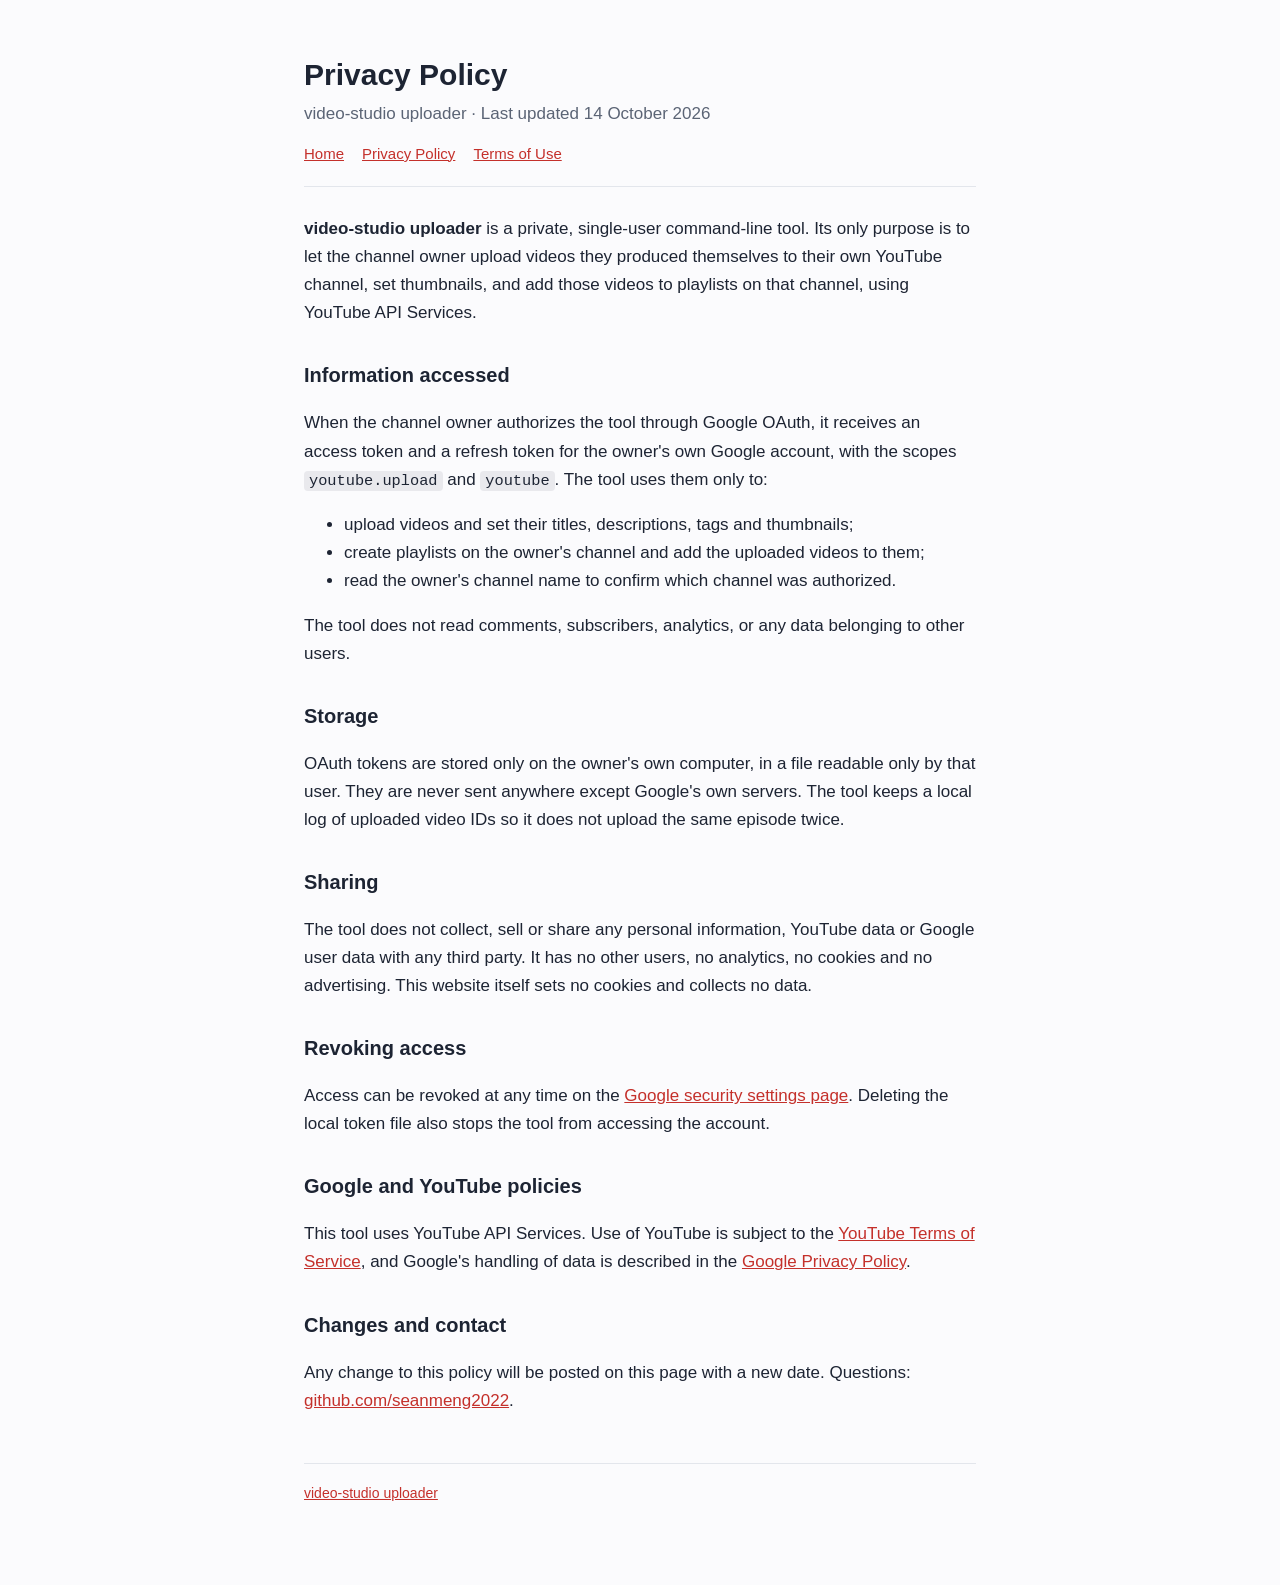
==== privacy.html @ e4b00942 "video-studio uploader: homepage, privacy policy, terms" ====
<!doctype html>
<html lang="en">
<head>
<meta charset="utf-8">
<meta name="viewport" content="width=device-width, initial-scale=1">
<title>Privacy Policy — video-studio uploader</title>
<link rel="stylesheet" href="style.css">
</head>
<body>
<main>
<header>
<h1>Privacy Policy</h1>
<p class="sub">video-studio uploader · Last updated 14 October 2026</p>
<nav><a href="./">Home</a><a href="privacy.html">Privacy Policy</a><a href="terms.html">Terms of Use</a></nav>
</header>

<p><strong>video-studio uploader</strong> is a private, single-user command-line tool. Its only purpose is to let the channel owner upload videos they produced themselves to their own YouTube channel, set thumbnails, and add those videos to playlists on that channel, using YouTube API Services.</p>

<h2>Information accessed</h2>
<p>When the channel owner authorizes the tool through Google OAuth, it receives an access token and a refresh token for the owner's own Google account, with the scopes <code>youtube.upload</code> and <code>youtube</code>. The tool uses them only to:</p>
<ul>
<li>upload videos and set their titles, descriptions, tags and thumbnails;</li>
<li>create playlists on the owner's channel and add the uploaded videos to them;</li>
<li>read the owner's channel name to confirm which channel was authorized.</li>
</ul>
<p>The tool does not read comments, subscribers, analytics, or any data belonging to other users.</p>

<h2>Storage</h2>
<p>OAuth tokens are stored only on the owner's own computer, in a file readable only by that user. They are never sent anywhere except Google's own servers. The tool keeps a local log of uploaded video IDs so it does not upload the same episode twice.</p>

<h2>Sharing</h2>
<p>The tool does not collect, sell or share any personal information, YouTube data or Google user data with any third party. It has no other users, no analytics, no cookies and no advertising. This website itself sets no cookies and collects no data.</p>

<h2>Revoking access</h2>
<p>Access can be revoked at any time on the <a href="https://myaccount.google.com/permissions">Google security settings page</a>. Deleting the local token file also stops the tool from accessing the account.</p>

<h2>Google and YouTube policies</h2>
<p>This tool uses YouTube API Services. Use of YouTube is subject to the <a href="https://www.youtube.com/t/terms">YouTube Terms of Service</a>, and Google's handling of data is described in the <a href="https://policies.google.com/privacy">Google Privacy Policy</a>.</p>

<h2>Changes and contact</h2>
<p>Any change to this policy will be posted on this page with a new date. Questions: <a href="https://github.com/seanmeng2022">github.com/seanmeng2022</a>.</p>

<footer><a href="./">video-studio uploader</a></footer>
</main>
</body>
</html>
---- style.css ----
:root { color-scheme: light dark; --fg: #1d2433; --muted: #5b6475; --bg: #fbfbfd; --accent: #c4302b; --line: #e3e6ec; }
@media (prefers-color-scheme: dark) { :root { --fg: #e6e8ee; --muted: #9aa3b5; --bg: #12141a; --line: #2a2e38; } }
* { box-sizing: border-box; }
body { margin: 0; background: var(--bg); color: var(--fg); font: 17px/1.65 -apple-system, BlinkMacSystemFont, "Segoe UI", Roboto, "Helvetica Neue", Arial, sans-serif; }
main { max-width: 720px; margin: 0 auto; padding: 56px 24px 80px; }
header { border-bottom: 1px solid var(--line); padding-bottom: 20px; margin-bottom: 28px; }
h1 { font-size: 30px; line-height: 1.25; margin: 0 0 6px; }
h2 { font-size: 20px; margin: 32px 0 8px; }
.sub { color: var(--muted); margin: 0; }
a { color: var(--accent); }
code { font-size: 0.9em; background: color-mix(in srgb, var(--fg) 8%, transparent); padding: 1px 5px; border-radius: 4px; }
nav { display: flex; gap: 18px; font-size: 15px; margin-top: 14px; }
footer { margin-top: 48px; padding-top: 18px; border-top: 1px solid var(--line); color: var(--muted); font-size: 14px; }
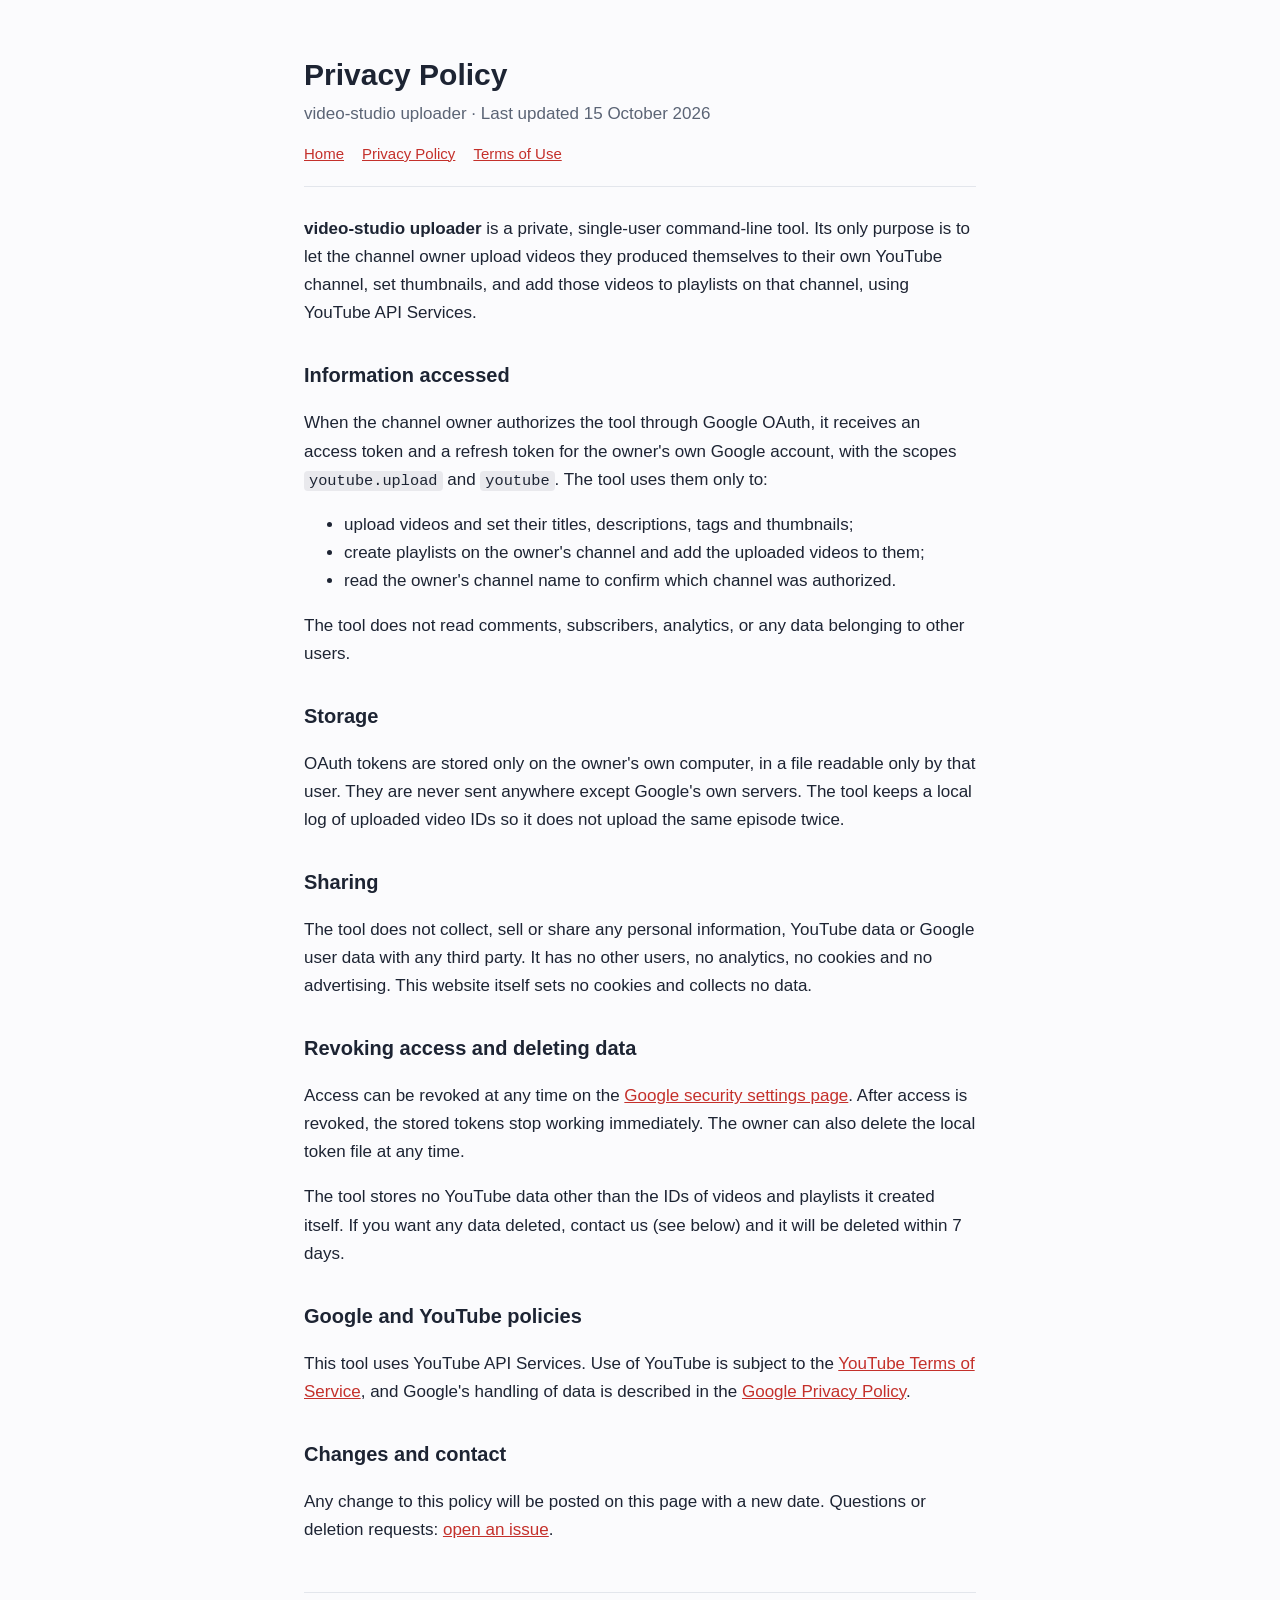
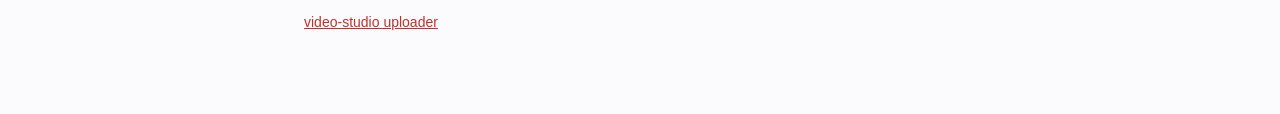
==== commit 6a9193d6: "Add YouTube API Services section, data deletion policy, contact link" ====
--- a/privacy.html
+++ b/privacy.html
@@ -10,7 +10,7 @@
 <main>
 <header>
 <h1>Privacy Policy</h1>
-<p class="sub">video-studio uploader · Last updated 14 October 2026</p>
+<p class="sub">video-studio uploader · Last updated 15 October 2026</p>
 <nav><a href="./">Home</a><a href="privacy.html">Privacy Policy</a><a href="terms.html">Terms of Use</a></nav>
 </header>
 
@@ -31,14 +31,15 @@
 <h2>Sharing</h2>
 <p>The tool does not collect, sell or share any personal information, YouTube data or Google user data with any third party. It has no other users, no analytics, no cookies and no advertising. This website itself sets no cookies and collects no data.</p>
 
-<h2>Revoking access</h2>
-<p>Access can be revoked at any time on the <a href="https://myaccount.google.com/permissions">Google security settings page</a>. Deleting the local token file also stops the tool from accessing the account.</p>
+<h2>Revoking access and deleting data</h2>
+<p>Access can be revoked at any time on the <a href="https://security.google.com/settings/security/permissions">Google security settings page</a>. After access is revoked, the stored tokens stop working immediately. The owner can also delete the local token file at any time.</p>
+<p>The tool stores no YouTube data other than the IDs of videos and playlists it created itself. If you want any data deleted, contact us (see below) and it will be deleted within 7 days.</p>
 
 <h2>Google and YouTube policies</h2>
 <p>This tool uses YouTube API Services. Use of YouTube is subject to the <a href="https://www.youtube.com/t/terms">YouTube Terms of Service</a>, and Google's handling of data is described in the <a href="https://policies.google.com/privacy">Google Privacy Policy</a>.</p>
 
 <h2>Changes and contact</h2>
-<p>Any change to this policy will be posted on this page with a new date. Questions: <a href="https://github.com/seanmeng2022">github.com/seanmeng2022</a>.</p>
+<p>Any change to this policy will be posted on this page with a new date. Questions or deletion requests: <a href="https://github.com/seanmeng2022/seanmeng2022.github.io/issues">open an issue</a>.</p>
 
 <footer><a href="./">video-studio uploader</a></footer>
 </main>
